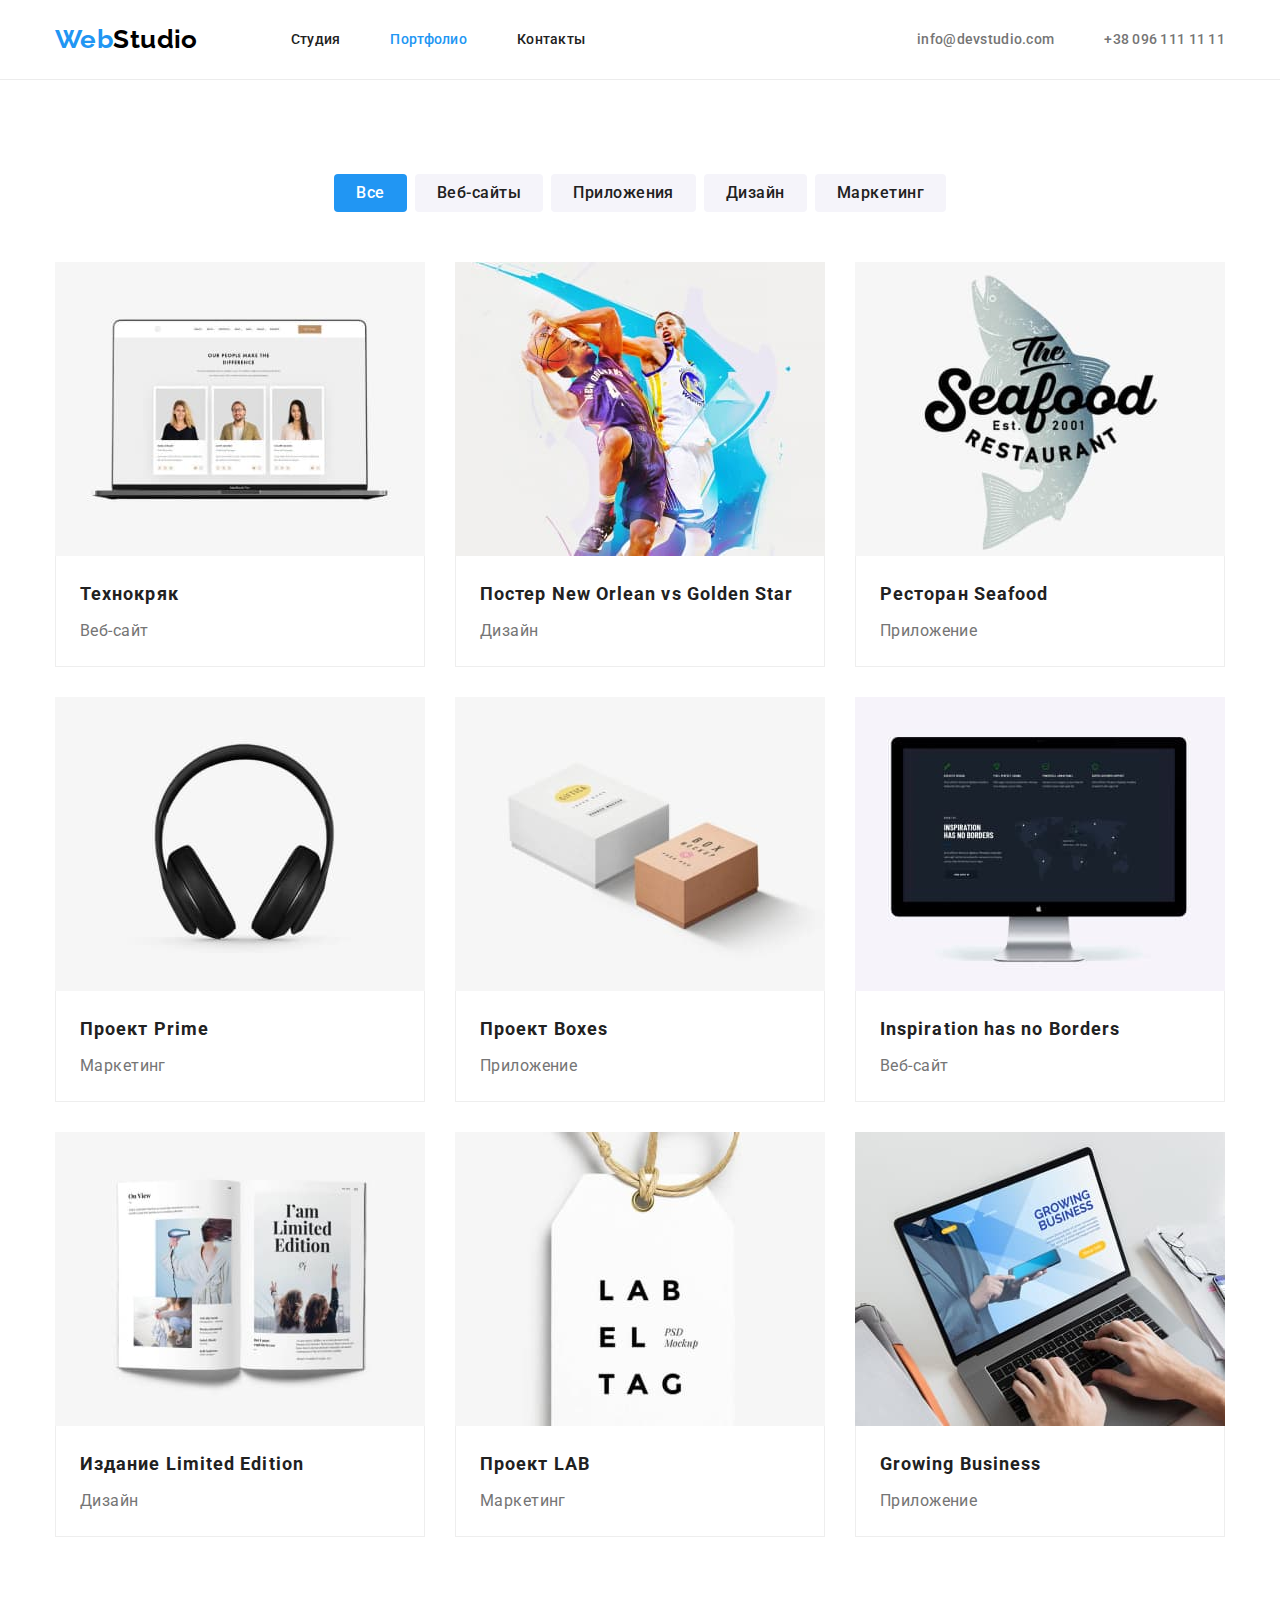
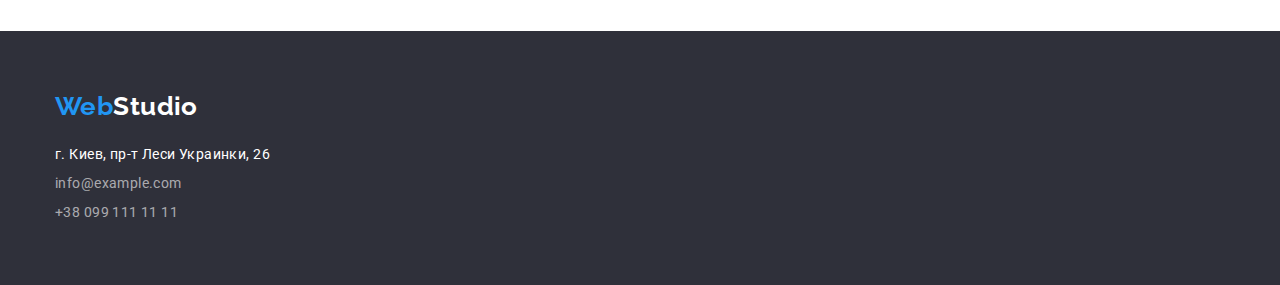
==== portfolio.html @ 9f45a9d3 "Добавляет файлы предыдущей работы" ====
<!DOCTYPE html>
<html lang="ru">
  <head>
    <meta charset="UTF-8" />
    <!-- <meta http-equiv="X-UA-Compatible" content="IE=edge" /> -->
    <meta name="viewport" content="width=device-width, initial-scale=1.0" />
    <title>Портфолио</title>
    <link rel="preconnect" href="https://fonts.googleapis.com" />
    <link rel="preconnect" href="https://fonts.gstatic.com" crossorigin />
    <link
      href="https://fonts.googleapis.com/css2?family=Raleway:wght@700&family=Roboto:wght@400;500;700;900&display=swap"
      rel="stylesheet"
    />
    <link
      rel="stylesheet"
      href="https://cdnjs.cloudflare.com/ajax/libs/modern-normalize/1.1.0/modern-normalize.min.css"
    />
    <link rel="stylesheet" href="./css/styles.css" />
  </head>
  <body>
    <!-- Шапка страницы -->
    <header class="page-header">
      <div class="container inner">
        <!-- Основная навигация -->
        <nav class="main-nav">
          <!-- Логотип компании -->
          <a href="./index.html" class="logo" lang="en">
            <span class="logo-accent">Web</span>Studio
          </a>

          <!-- Ссылки на другие страницы -->
          <ul class="site-nav list">
            <li class="item"><a href="./index.html" class="link">Студия</a></li>
            <li class="item">
              <a
                href="./portfolio.html"
                class="link active"
                aria-current="page"
              >
                Портфолио
              </a>
            </li>
            <li class="item"><a href="" class="link">Контакты</a></li>
          </ul>
        </nav>

        <!-- Почта и телефон -->
        <ul class="contacts-header list">
          <li class="item">
            <a href="mailto:info@devstudio.com" class="link">
              info@devstudio.com
            </a>
          </li>
          <li class="item">
            <a href="tel:+380961111111" class="link">+38 096 111 11 11</a>
          </li>
        </ul>

        <!-- <div>
          <a href="mailto:info@devstudio.com">info@devstudio.com</a>
          <a href="tel:+380961111111">+38 096 111 11 11</a>
        </div> -->
      </div>
    </header>

    <!-- Уникальный контент страницы -->
    <main>
      <!-- Наши работы -->
      <section class="section">
        <div class="container">
          <h1 class="visually-hidden">Наши работы</h1>

          <!-- Фильтр -->
          <ul class="filter-list list">
            <li class="item">
              <button type="button" class="btn active" aria-current="true">
                Все
              </button>
            </li>
            <li class="item">
              <button type="button" class="btn">Веб-сайты</button>
            </li>
            <li class="item">
              <button type="button" class="btn">Приложения</button>
            </li>
            <li class="item">
              <button type="button" class="btn">Дизайн</button>
            </li>
            <li class="item">
              <button type="button" class="btn">Маркетинг</button>
            </li>
          </ul>
          <!-- можно сверстать без списка, ⚠️ ультраграмотно - набором радио-кнопок -->

          <ul class="works-list list">
            <li class="card">
              <img
                src="./images/pic-1.jpg"
                alt="Сайт на экране ноутбука"
                width="370"
              />
              <div class="content">
                <h2 class="title">Технокряк</h2>
                <p class="type">Веб-сайт</p>
              </div>
            </li>
            <li class="card">
              <img
                src="./images/pic-2.jpg"
                alt="Два баскетболиста с мячом"
                width="370"
              />
              <div class="content">
                <h2 class="title">
                  Постер <span lang="en">New Orlean vs Golden Star</span>
                </h2>
                <p class="type">Дизайн</p>
              </div>
            </li>
            <li class="card">
              <img
                src="./images/pic-3.jpg"
                alt="Логотип ресторана"
                width="370"
              />
              <div class="content">
                <h2 class="title">Ресторан <span lang="en">Seafood</span></h2>
                <p class="type">Приложение</p>
              </div>
            </li>
            <li class="card">
              <img
                src="./images/pic-4.jpg"
                alt="Беспроводные наушники"
                width="370"
              />
              <div class="content">
                <h2 class="title">Проект <span lang="en">Prime</span></h2>
                <p class="type">Маркетинг</p>
              </div>
            </li>
            <li class="card">
              <img
                src="./images/pic-5.jpg"
                alt="Две коробки на белом фоне"
                width="370"
              />
              <div class="content">
                <h2 class="title">Проект <span lang="en">Boxes</span></h2>
                <p class="type">Приложение</p>
              </div>
            </li>
            <li class="card">
              <img
                src="./images/pic-6.jpg"
                alt="Сайт на экране монитора"
                width="370"
              />
              <div class="content">
                <h2 class="title" lang="en">Inspiration has no Borders</h2>
                <p class="type">Веб-сайт</p>
              </div>
            </li>
            <li class="card">
              <img
                src="./images/pic-7.jpg"
                alt="Открытый глянцевый журнал"
                width="370"
              />
              <div class="content">
                <h2 class="title">
                  Издание <span lang="en">Limited Edition</span>
                </h2>
                <p class="type">Дизайн</p>
              </div>
            </li>
            <li class="card">
              <img
                src="./images/pic-8.jpg"
                alt="Бирка с названием компании"
                width="370"
              />
              <div class="content">
                <h2 class="title">Проект <span lang="en">LAB</span></h2>
                <p class="type">Маркетинг</p>
              </div>
            </li>
            <li class="card">
              <img
                src="./images/pic-9.jpg"
                alt="Человек работает на ноутбуке"
                width="370"
              />
              <div class="content">
                <h2 class="title" lang="en">Growing Business</h2>
                <p class="type">Приложение</p>
              </div>
            </li>
          </ul>
        </div>
      </section>
    </main>

    <!-- Подвал страницы -->
    <footer class="page-footer">
      <div class="container">
        <!-- Логотип компании -->
        <a href="./index.html" class="logo inverse" lang="en">
          <span class="logo-accent">Web</span>Studio
        </a>

        <!-- Контактные данные -->
        <address class="address">
          <!-- Адрес -->
          г. Киев, пр-т Леси Украинки, 26

          <!-- Почта и телефон -->
          <ul class="contacts-footer list">
            <li class="item">
              <a href="mailto:info@example.com" class="link">
                info@example.com
              </a>
            </li>
            <li class="item">
              <a href="tel:+380991111111" class="link">+38 099 111 11 11</a>
            </li>
          </ul>
        </address>

        <!-- <address>
          г. Киев, пр-т Леси Украинки, 26 <br />
          <a href="mailto:info@example.com">info@example.com</a> <br />
          <a href="tel:+380991111111">+38 099 111 11 11</a>
        </address> -->
      </div>
    </footer>
  </body>
</html>
---- css/styles.css ----
:root {
  --primary-text-color: #757575;
  --title-text-color: #212121;
  --accent-color: #2196f3;
  --button-hover-color: #188ce8;
  --primary-white-color: #ffffff;
  --secondary-bg-color: #f5f4fa;
  --logo-black-color: #000000;
  --header-border-color: #ececec;
  --border-color: #eeeeee;
  --footer-bg-color: #2f303a;
  --footer-contact-color: rgba(255, 255, 255, 0.6);
}

body {
  background-color: var(--primary-white-color);
  color: var(--primary-text-color);

  font-family: 'Roboto', sans-serif;
  letter-spacing: 0.03em;
  font-size: 14px;
  line-height: 1.71;
}

/* ul {
  padding: 0;
  margin: 0;
  list-style: none;
} */

/* h1,
h2,
h3,
h4,
h5,
h6 {
  color: #212121;
} */

/* h1,
h2,
h3,
h4,
h5,
h6,
p {
  margin-top: 0;
  margin-bottom: 0;
} */

img {
  display: block;
  max-width: 100%;
  height: auto;
}

/* Утилиты */

.list {
  padding: 0;
  margin: 0;
  list-style: none;
} /* можно сделать для ссылок (.link) */

.visually-hidden {
  position: absolute;
  width: 1px;
  height: 1px;
  margin: -1px;
  border: 0;
  padding: 0;
  clip: rect(0 0 0 0);
  overflow: hidden;
}

/* Container */

.container {
  width: 1200px;
  padding-left: 15px;
  padding-right: 15px;
  margin-left: auto;
  margin-right: auto;
}

/* Logo */

.logo {
  color: var(--logo-black-color);
  font-family: 'Raleway', sans-serif;

  font-size: 26px;
  font-weight: 700;
  line-height: 1.19;
  text-decoration: none;
}

.logo.inverse {
  color: var(--primary-white-color);
}

.logo-accent {
  color: var(--accent-color);
}

/* Page header */

.page-header {
  border-bottom: 1px solid var(--header-border-color);
}

.page-header > .inner {
  display: flex;
}

/* Main nav */

.main-nav {
  display: flex;
  align-items: center;
}

/* Site nav и Contacts header */

.site-nav {
  display: flex;
  margin-left: 93px;
}

.site-nav .link {
  color: var(--title-text-color);
}

.contacts-header {
  display: flex;
  margin-left: auto;
}

.contacts-header .link {
  color: inherit;
}

.site-nav > .item:not(:last-child),
.contacts-header > .item:not(:last-child) {
  margin-right: 50px;
}

.site-nav .link,
.contacts-header .link {
  display: block;
  padding-top: 32px;
  padding-bottom: 31px;

  font-weight: 500;
  line-height: 1.14;
  letter-spacing: 0.02em;
  text-decoration: none;
}

.site-nav .link:hover,
.site-nav .link:focus,
.site-nav .link.active,
.contacts-header .link:hover,
.contacts-header .link:focus {
  color: var(--accent-color);
}

/* Hero */

.hero {
  padding-top: 200px;
  padding-bottom: 200px;
  background-color: var(--footer-bg-color);
  text-align: center;
}

.hero-title {
  margin-left: auto;
  margin-right: auto;
  width: 696px;
  margin-top: 0;
  margin-bottom: 30px;

  color: var(--primary-white-color);
  font-weight: 900;
  font-size: 44px;
  line-height: 1.36;
  letter-spacing: 0.06em;
  text-transform: uppercase;
}

/* Button */

.button {
  border: 0;
  border-radius: 4px;
  padding: 10px 32px;
  min-width: 200px;

  color: var(--primary-white-color);
  background-color: var(--accent-color);
  cursor: pointer;

  font-weight: 700;
  font-size: 16px;
  line-height: 1.88;
  letter-spacing: 0.06em;
}

.button:hover,
.button:focus {
  background-color: var(--button-hover-color);
}

/* Section */

.section {
  padding-top: 94px;
  padding-bottom: 94px;
}

.section.no-padding-b {
  padding-bottom: 0;
}

.section.secondary {
  background-color: var(--secondary-bg-color);
}

.section-title {
  margin-top: 0;
  margin-bottom: 50px;

  color: var(--title-text-color);

  font-size: 36px;
  line-height: 1.17;
  text-align: center;
}

/* Стили для index.html */

/* Features */

.features-list {
  display: flex;
}

.features-list > .item {
  width: calc((100% - 90px) / 4);
  margin-right: 30px;
}

.features-list > .item:last-child {
  margin-right: 0;
}

.features-list .title {
  margin-top: 0;
  margin-bottom: 10px;
  color: var(--title-text-color);

  font-size: 14px;
  line-height: 1.14;
  text-transform: uppercase;
}

.features-list .text {
  margin-top: 0;
  margin-bottom: 0;
}

/* Gallery */

.gallery-list {
  display: flex;
  justify-content: space-between;
}

.gallery-list > .item {
  width: calc((100% - 60px) / 3);
}

/* Team */

.team-list {
  display: flex;
}

.team-list > .card {
  width: 270px;
  margin-right: 30px;
}

.team-list > .card:last-child {
  margin-right: 0;
}

.team-list .worker {
  padding: 30px 24px;
  text-align: center;
  background-color: var(--primary-white-color);
}

.team-list .name {
  margin-bottom: 10px;
  color: var(--title-text-color);
  font-weight: 500;
}

.team-list .position {
  margin-bottom: 0;
}

.team-list .name,
.team-list .position {
  margin-top: 0;
  font-size: 16px;
  line-height: 1.19;
}

/* Page footer */

.page-footer {
  padding-top: 60px;
  padding-bottom: 60px;
  background-color: var(--footer-bg-color);
}

/* Address */

.address {
  margin-top: 20px;
  color: var(--primary-white-color);
  font-style: normal;
}

/* Contacts footer */

.contacts-footer {
  margin-top: 5px;
}

.contacts-footer > .item + .item {
  margin-top: 5px;
}

.contacts-footer .link {
  color: var(--footer-contact-color);
  text-decoration: none;
}

.contacts-footer .link:hover,
.contacts-footer .link:focus {
  color: var(--accent-color);
}

/* Стили для portfolio.html */

/* Filter */

.filter-list {
  display: flex;
  justify-content: center;
  margin-bottom: 50px;
}

.filter-list > .item:not(:last-child) {
  margin-right: 8px;
}

.filter-list .btn {
  border: 0;
  border-radius: 4px;
  padding: 6px 22px;
  min-width: 73px;

  color: var(--title-text-color);
  background-color: var(--secondary-bg-color);
  cursor: pointer;

  font-weight: 500;
  font-size: 16px;
  line-height: 1.63;
  letter-spacing: 0.03em;
}

.filter-list .btn:hover,
.filter-list .btn:focus,
.filter-list .btn.active {
  color: var(--primary-white-color);
  background-color: var(--accent-color);
}

/* Works */

.works-list {
  display: flex;
  flex-wrap: wrap;
  margin: -15px;
}

.works-list > .card {
  width: 370px;
  margin: 15px;
  /* margin-right: 30px;
  margin-bottom: 30px; */
}

/* .works-list > .card:nth-child(3n) {
  margin-right: 0;
}

.works-list > .card:nth-last-child(-n + 3) {
  margin-bottom: 0;
} */

/* Альтернатива */
/* .works-list > .card:not(:nth-child(3n)) {
  margin-right: 30px;
}

.works-list > .card:not(:nth-last-child(-n + 3)) {
  margin-bottom: 30px;
} */

.works-list .content {
  padding: 20px 24px;
  border: 1px solid var(--border-color);
  border-top: none;
}

.works-list .title {
  margin-top: 0;
  margin-bottom: 4px;

  color: var(--title-text-color);

  font-size: 18px;
  line-height: 2;
  letter-spacing: 0.06em;
}

.works-list .type {
  margin-top: 0;
  margin-bottom: 0;
  font-size: 16px;
  line-height: 1.88;
}
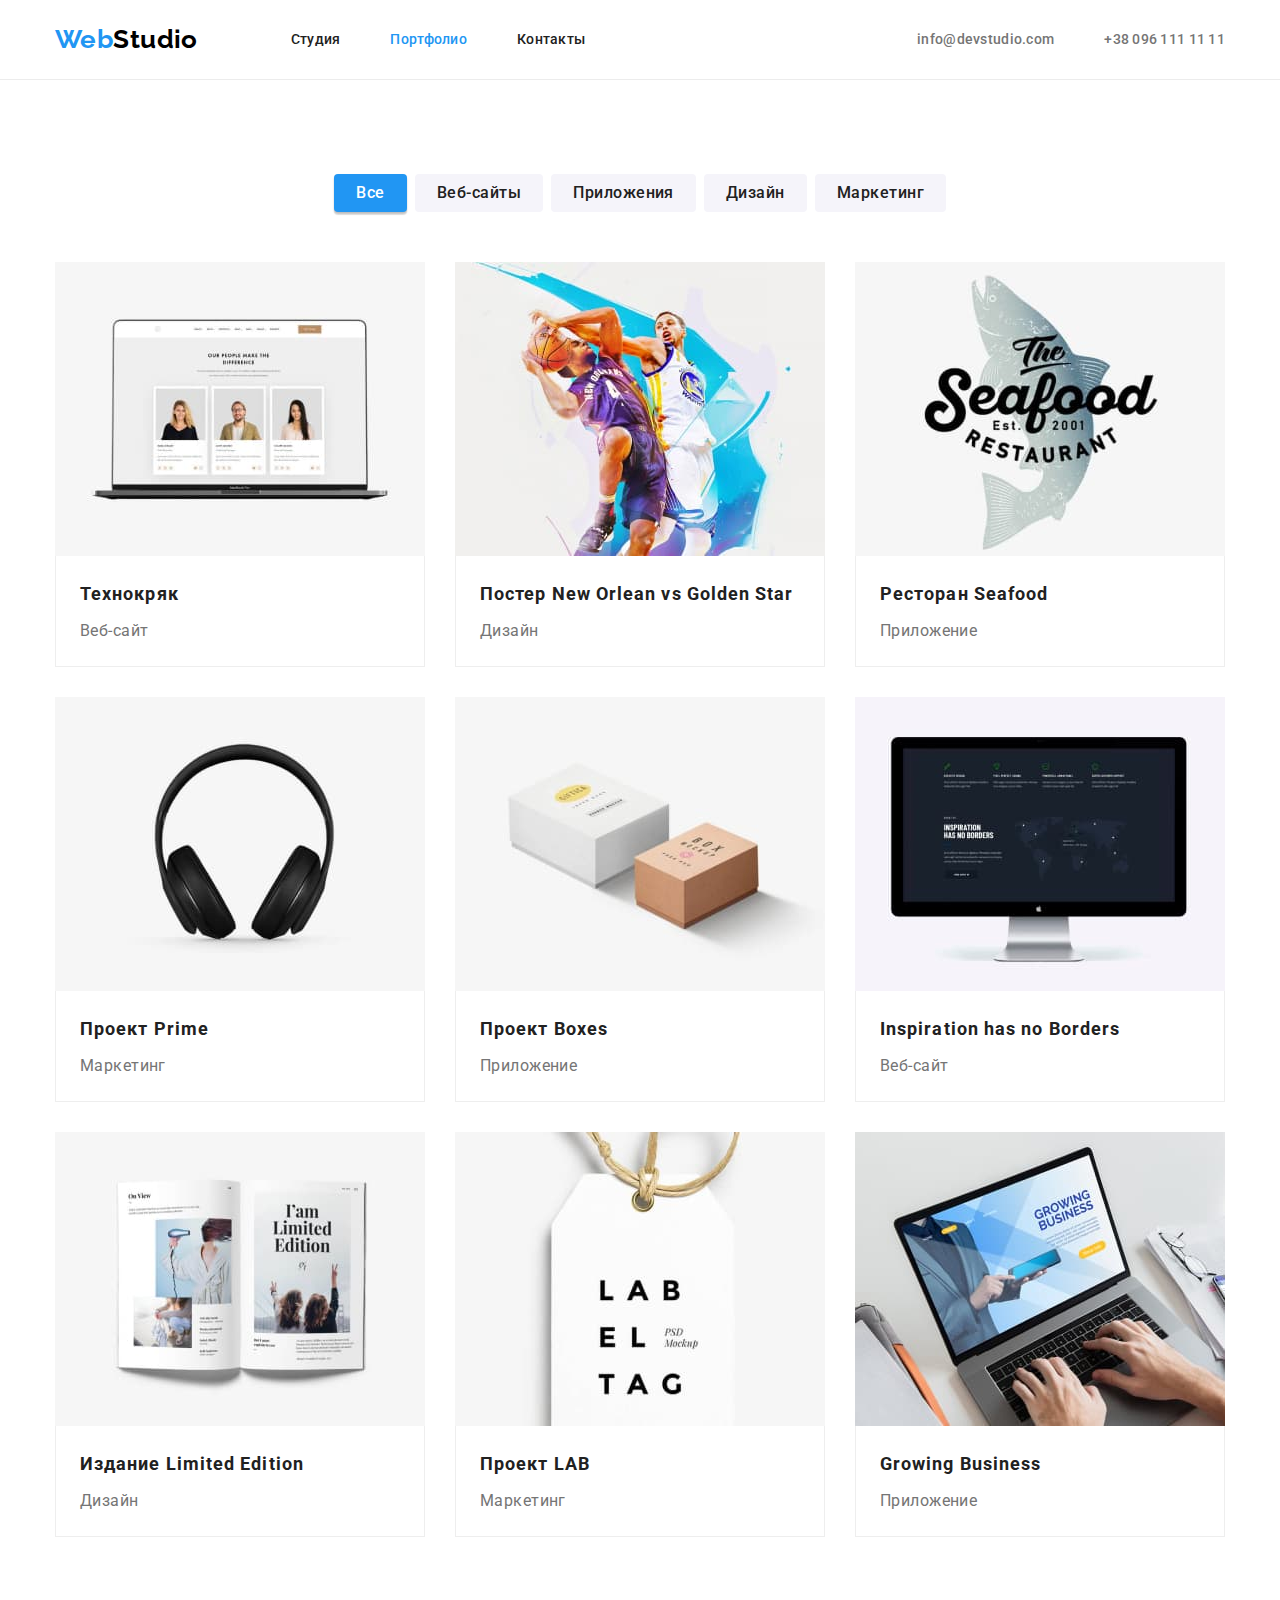
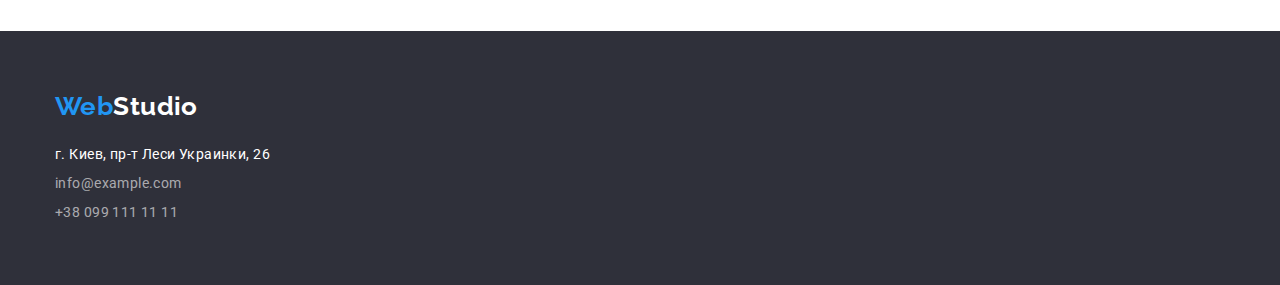
==== commit 48154e61: "Добавляет эффект тени" ====
--- a/portfolio.html
+++ b/portfolio.html
@@ -20,39 +20,45 @@
   <body>
     <!-- Шапка страницы -->
     <header class="page-header">
-      <div class="container inner">
+      <div class="container page-header__inner">
         <!-- Основная навигация -->
-        <nav class="main-nav">
+        <nav class="page-header__nav">
           <!-- Логотип компании -->
           <a href="./index.html" class="logo" lang="en">
-            <span class="logo-accent">Web</span>Studio
+            <span class="logo--accent">Web</span>Studio
           </a>
 
           <!-- Ссылки на другие страницы -->
           <ul class="site-nav list">
-            <li class="item"><a href="./index.html" class="link">Студия</a></li>
-            <li class="item">
+            <li class="site-nav__item">
+              <a href="./index.html" class="site-nav__link">Студия</a>
+            </li>
+            <li class="site-nav__item">
               <a
                 href="./portfolio.html"
-                class="link active"
+                class="site-nav__link site-nav__link--active"
                 aria-current="page"
               >
                 Портфолио
               </a>
             </li>
-            <li class="item"><a href="" class="link">Контакты</a></li>
+            <li class="site-nav__item">
+              <a href="" class="site-nav__link">Контакты</a>
+            </li>
           </ul>
         </nav>
 
         <!-- Почта и телефон -->
         <ul class="contacts-header list">
-          <li class="item">
-            <a href="mailto:info@devstudio.com" class="link">
+          <li class="contacts-header__item">
+            <a href="mailto:info@devstudio.com" class="contacts-header__link">
               info@devstudio.com
             </a>
           </li>
-          <li class="item">
-            <a href="tel:+380961111111" class="link">+38 096 111 11 11</a>
+          <li class="contacts-header__item">
+            <a href="tel:+380961111111" class="contacts-header__link">
+              +38 096 111 11 11
+            </a>
           </li>
         </ul>
 
@@ -71,130 +77,162 @@
           <h1 class="visually-hidden">Наши работы</h1>
 
           <!-- Фильтр -->
-          <ul class="filter-list list">
-            <li class="item">
-              <button type="button" class="btn active" aria-current="true">
+          <ul class="filter list">
+            <li class="filter__item">
+              <button
+                type="button"
+                class="filter__button filter__button--active"
+                aria-current="true"
+              >
                 Все
               </button>
             </li>
-            <li class="item">
-              <button type="button" class="btn">Веб-сайты</button>
-            </li>
-            <li class="item">
-              <button type="button" class="btn">Приложения</button>
-            </li>
-            <li class="item">
-              <button type="button" class="btn">Дизайн</button>
-            </li>
-            <li class="item">
-              <button type="button" class="btn">Маркетинг</button>
+            <li class="filter__item">
+              <button type="button" class="filter__button">Веб-сайты</button>
+            </li>
+            <li class="filter__item">
+              <button type="button" class="filter__button">Приложения</button>
+            </li>
+            <li class="filter__item">
+              <button type="button" class="filter__button">Дизайн</button>
+            </li>
+            <li class="filter__item">
+              <button type="button" class="filter__button">Маркетинг</button>
             </li>
           </ul>
           <!-- можно сверстать без списка, ⚠️ ультраграмотно - набором радио-кнопок -->
 
           <ul class="works-list list">
-            <li class="card">
-              <img
-                src="./images/pic-1.jpg"
-                alt="Сайт на экране ноутбука"
-                width="370"
-              />
-              <div class="content">
-                <h2 class="title">Технокряк</h2>
-                <p class="type">Веб-сайт</p>
-              </div>
-            </li>
-            <li class="card">
-              <img
-                src="./images/pic-2.jpg"
-                alt="Два баскетболиста с мячом"
-                width="370"
-              />
-              <div class="content">
-                <h2 class="title">
-                  Постер <span lang="en">New Orlean vs Golden Star</span>
-                </h2>
-                <p class="type">Дизайн</p>
-              </div>
-            </li>
-            <li class="card">
-              <img
-                src="./images/pic-3.jpg"
-                alt="Логотип ресторана"
-                width="370"
-              />
-              <div class="content">
-                <h2 class="title">Ресторан <span lang="en">Seafood</span></h2>
-                <p class="type">Приложение</p>
-              </div>
-            </li>
-            <li class="card">
-              <img
-                src="./images/pic-4.jpg"
-                alt="Беспроводные наушники"
-                width="370"
-              />
-              <div class="content">
-                <h2 class="title">Проект <span lang="en">Prime</span></h2>
-                <p class="type">Маркетинг</p>
-              </div>
-            </li>
-            <li class="card">
-              <img
-                src="./images/pic-5.jpg"
-                alt="Две коробки на белом фоне"
-                width="370"
-              />
-              <div class="content">
-                <h2 class="title">Проект <span lang="en">Boxes</span></h2>
-                <p class="type">Приложение</p>
-              </div>
-            </li>
-            <li class="card">
-              <img
-                src="./images/pic-6.jpg"
-                alt="Сайт на экране монитора"
-                width="370"
-              />
-              <div class="content">
-                <h2 class="title" lang="en">Inspiration has no Borders</h2>
-                <p class="type">Веб-сайт</p>
-              </div>
-            </li>
-            <li class="card">
-              <img
-                src="./images/pic-7.jpg"
-                alt="Открытый глянцевый журнал"
-                width="370"
-              />
-              <div class="content">
-                <h2 class="title">
-                  Издание <span lang="en">Limited Edition</span>
-                </h2>
-                <p class="type">Дизайн</p>
-              </div>
-            </li>
-            <li class="card">
-              <img
-                src="./images/pic-8.jpg"
-                alt="Бирка с названием компании"
-                width="370"
-              />
-              <div class="content">
-                <h2 class="title">Проект <span lang="en">LAB</span></h2>
-                <p class="type">Маркетинг</p>
-              </div>
-            </li>
-            <li class="card">
-              <img
-                src="./images/pic-9.jpg"
-                alt="Человек работает на ноутбуке"
-                width="370"
-              />
-              <div class="content">
-                <h2 class="title" lang="en">Growing Business</h2>
-                <p class="type">Приложение</p>
-              </div>
+            <li class="works-list__card">
+              <a href="" class="works-list__link">
+                <img
+                  src="./images/pic-1.jpg"
+                  alt="Сайт на экране ноутбука"
+                  width="370"
+                />
+                <div class="works-list__content">
+                  <h2 class="works-list__title">Технокряк</h2>
+                  <p class="works-list__type">Веб-сайт</p>
+                </div>
+              </a>
+            </li>
+            <li class="works-list__card">
+              <a href="" class="works-list__link">
+                <img
+                  src="./images/pic-2.jpg"
+                  alt="Два баскетболиста с мячом"
+                  width="370"
+                />
+                <div class="works-list__content">
+                  <h2 class="works-list__title">
+                    Постер <span lang="en">New Orlean vs Golden Star</span>
+                  </h2>
+                  <p class="works-list__type">Дизайн</p>
+                </div>
+              </a>
+            </li>
+            <li class="works-list__card">
+              <a href="" class="works-list__link">
+                <img
+                  src="./images/pic-3.jpg"
+                  alt="Логотип ресторана"
+                  width="370"
+                />
+                <div class="works-list__content">
+                  <h2 class="works-list__title">
+                    Ресторан <span lang="en">Seafood</span>
+                  </h2>
+                  <p class="works-list__type">Приложение</p>
+                </div>
+              </a>
+            </li>
+            <li class="works-list__card">
+              <a href="" class="works-list__link">
+                <img
+                  src="./images/pic-4.jpg"
+                  alt="Беспроводные наушники"
+                  width="370"
+                />
+                <div class="works-list__content">
+                  <h2 class="works-list__title">
+                    Проект <span lang="en">Prime</span>
+                  </h2>
+                  <p class="works-list__type">Маркетинг</p>
+                </div>
+              </a>
+            </li>
+            <li class="works-list__card">
+              <a href="" class="works-list__link">
+                <img
+                  src="./images/pic-5.jpg"
+                  alt="Две коробки на белом фоне"
+                  width="370"
+                />
+                <div class="works-list__content">
+                  <h2 class="works-list__title">
+                    Проект <span lang="en">Boxes</span>
+                  </h2>
+                  <p class="works-list__type">Приложение</p>
+                </div>
+              </a>
+            </li>
+            <li class="works-list__card">
+              <a href="" class="works-list__link">
+                <img
+                  src="./images/pic-6.jpg"
+                  alt="Сайт на экране монитора"
+                  width="370"
+                />
+                <div class="works-list__content">
+                  <h2 class="works-list__title" lang="en">
+                    Inspiration has no Borders
+                  </h2>
+                  <p class="works-list__type">Веб-сайт</p>
+                </div>
+              </a>
+            </li>
+            <li class="works-list__card">
+              <a href="" class="works-list__link">
+                <img
+                  src="./images/pic-7.jpg"
+                  alt="Открытый глянцевый журнал"
+                  width="370"
+                />
+                <div class="works-list__content">
+                  <h2 class="works-list__title">
+                    Издание <span lang="en">Limited Edition</span>
+                  </h2>
+                  <p class="works-list__type">Дизайн</p>
+                </div>
+              </a>
+            </li>
+            <li class="works-list__card">
+              <a href="" class="works-list__link">
+                <img
+                  src="./images/pic-8.jpg"
+                  alt="Бирка с названием компании"
+                  width="370"
+                />
+                <div class="works-list__content">
+                  <h2 class="works-list__title">
+                    Проект <span lang="en">LAB</span>
+                  </h2>
+                  <p class="works-list__type">Маркетинг</p>
+                </div>
+              </a>
+            </li>
+            <li class="works-list__card">
+              <a href="" class="works-list__link">
+                <img
+                  src="./images/pic-9.jpg"
+                  alt="Человек работает на ноутбуке"
+                  width="370"
+                />
+                <div class="works-list__content">
+                  <h2 class="works-list__title" lang="en">Growing Business</h2>
+                  <p class="works-list__type">Приложение</p>
+                </div>
+              </a>
             </li>
           </ul>
         </div>
@@ -205,24 +243,26 @@
     <footer class="page-footer">
       <div class="container">
         <!-- Логотип компании -->
-        <a href="./index.html" class="logo inverse" lang="en">
-          <span class="logo-accent">Web</span>Studio
+        <a href="./index.html" class="logo page-footer__logo" lang="en">
+          <span class="logo--accent">Web</span>Studio
         </a>
 
         <!-- Контактные данные -->
-        <address class="address">
+        <address class="footer-address">
           <!-- Адрес -->
           г. Киев, пр-т Леси Украинки, 26
 
           <!-- Почта и телефон -->
-          <ul class="contacts-footer list">
-            <li class="item">
-              <a href="mailto:info@example.com" class="link">
+          <ul class="footer-address__list list">
+            <li class="footer-address__item">
+              <a href="mailto:info@example.com" class="footer-address__link">
                 info@example.com
               </a>
             </li>
-            <li class="item">
-              <a href="tel:+380991111111" class="link">+38 099 111 11 11</a>
+            <li class="footer-address__item">
+              <a href="tel:+380991111111" class="footer-address__link">
+                +38 099 111 11 11
+              </a>
             </li>
           </ul>
         </address>
--- a/css/styles.css
+++ b/css/styles.css
@@ -10,6 +10,13 @@
   --border-color: #eeeeee;
   --footer-bg-color: #2f303a;
   --footer-contact-color: rgba(255, 255, 255, 0.6);
+  --primary-box-shadow: 0px 4px 4px rgba(0, 0, 0, 0.15);
+  --secondary-box-shadow: 0px 1px 3px rgba(0, 0, 0, 0.12),
+    0px 1px 1px rgba(0, 0, 0, 0.14), 0px 2px 1px rgba(0, 0, 0, 0.2);
+  --filter-button-shadow: 0px 3px 1px rgba(0, 0, 0, 0.1),
+    0px 1px 2px rgba(0, 0, 0, 0.08), 0px 2px 2px rgba(0, 0, 0, 0.12);
+  --work-card-shadow: 0px 1px 1px rgba(0, 0, 0, 0.12),
+    0px 4px 4px rgba(0, 0, 0, 0.06), 1px 4px 6px rgba(0, 0, 0, 0.16);
 }
 
 body {
@@ -95,11 +102,7 @@
   text-decoration: none;
 }
 
-.logo.inverse {
-  color: var(--primary-white-color);
-}
-
-.logo-accent {
+.logo--accent {
   color: var(--accent-color);
 }
 
@@ -109,13 +112,11 @@
   border-bottom: 1px solid var(--header-border-color);
 }
 
-.page-header > .inner {
-  display: flex;
-}
-
-/* Main nav */
-
-.main-nav {
+.page-header__inner {
+  display: flex;
+}
+
+.page-header__nav {
   display: flex;
   align-items: center;
 }
@@ -127,7 +128,7 @@
   margin-left: 93px;
 }
 
-.site-nav .link {
+.site-nav__link {
   color: var(--title-text-color);
 }
 
@@ -136,17 +137,17 @@
   margin-left: auto;
 }
 
-.contacts-header .link {
+.contacts-header__link {
   color: inherit;
 }
 
-.site-nav > .item:not(:last-child),
-.contacts-header > .item:not(:last-child) {
+.site-nav__item:not(:last-child),
+.contacts-header__item:not(:last-child) {
   margin-right: 50px;
 }
 
-.site-nav .link,
-.contacts-header .link {
+.site-nav__link,
+.contacts-header__link {
   display: block;
   padding-top: 32px;
   padding-bottom: 31px;
@@ -157,11 +158,11 @@
   text-decoration: none;
 }
 
-.site-nav .link:hover,
-.site-nav .link:focus,
-.site-nav .link.active,
-.contacts-header .link:hover,
-.contacts-header .link:focus {
+.site-nav__link:hover,
+.site-nav__link:focus,
+.site-nav__link--active,
+.contacts-header__link:hover,
+.contacts-header__link:focus {
   color: var(--accent-color);
 }
 
@@ -174,7 +175,7 @@
   text-align: center;
 }
 
-.hero-title {
+.hero__title {
   margin-left: auto;
   margin-right: auto;
   width: 696px;
@@ -194,6 +195,7 @@
 .button {
   border: 0;
   border-radius: 4px;
+  box-shadow: var(--primary-box-shadow);
   padding: 10px 32px;
   min-width: 200px;
 
@@ -219,15 +221,15 @@
   padding-bottom: 94px;
 }
 
-.section.no-padding-b {
+.section--no-padding-b {
   padding-bottom: 0;
 }
 
-.section.secondary {
+.section--secondary {
   background-color: var(--secondary-bg-color);
 }
 
-.section-title {
+.section__title {
   margin-top: 0;
   margin-bottom: 50px;
 
@@ -246,16 +248,16 @@
   display: flex;
 }
 
-.features-list > .item {
+.features-list__item {
   width: calc((100% - 90px) / 4);
   margin-right: 30px;
 }
 
-.features-list > .item:last-child {
+.features-list__item:last-child {
   margin-right: 0;
 }
 
-.features-list .title {
+.features-list__title {
   margin-top: 0;
   margin-bottom: 10px;
   color: var(--title-text-color);
@@ -265,7 +267,7 @@
   text-transform: uppercase;
 }
 
-.features-list .text {
+.features-list__text {
   margin-top: 0;
   margin-bottom: 0;
 }
@@ -277,43 +279,45 @@
   justify-content: space-between;
 }
 
-.gallery-list > .item {
+.gallery-list__item {
   width: calc((100% - 60px) / 3);
 }
 
 /* Team */
 
-.team-list {
-  display: flex;
-}
-
-.team-list > .card {
-  width: 270px;
-  margin-right: 30px;
-}
-
-.team-list > .card:last-child {
-  margin-right: 0;
-}
-
-.team-list .worker {
+.team-members {
+  display: flex;
+  margin: -15px;
+}
+
+.team-members__card {
+  width: calc(25% - 30px);
+  margin: 15px;
+
+  box-shadow: var(--secondary-box-shadow);
+  border-bottom-right-radius: 4px;
+  border-bottom-left-radius: 4px;
+  overflow: hidden;
+}
+
+.team-members__worker {
   padding: 30px 24px;
   text-align: center;
   background-color: var(--primary-white-color);
 }
 
-.team-list .name {
+.team-members__name {
   margin-bottom: 10px;
   color: var(--title-text-color);
   font-weight: 500;
 }
 
-.team-list .position {
+.team-members__position {
   margin-bottom: 0;
 }
 
-.team-list .name,
-.team-list .position {
+.team-members__name,
+.team-members__position {
   margin-top: 0;
   font-size: 16px;
   line-height: 1.19;
@@ -327,31 +331,33 @@
   background-color: var(--footer-bg-color);
 }
 
-/* Address */
-
-.address {
+.page-footer__logo {
+  color: var(--primary-white-color);
+}
+
+/* Footer address */
+
+.footer-address {
   margin-top: 20px;
   color: var(--primary-white-color);
   font-style: normal;
 }
 
-/* Contacts footer */
-
-.contacts-footer {
+.footer-address__list {
   margin-top: 5px;
 }
 
-.contacts-footer > .item + .item {
+.footer-address__item:not(:first-child) {
   margin-top: 5px;
 }
 
-.contacts-footer .link {
+.footer-address__link {
   color: var(--footer-contact-color);
   text-decoration: none;
 }
 
-.contacts-footer .link:hover,
-.contacts-footer .link:focus {
+.footer-address__link:hover,
+.footer-address__link:focus {
   color: var(--accent-color);
 }
 
@@ -359,17 +365,17 @@
 
 /* Filter */
 
-.filter-list {
+.filter {
   display: flex;
   justify-content: center;
   margin-bottom: 50px;
 }
 
-.filter-list > .item:not(:last-child) {
+.filter__item:not(:last-child) {
   margin-right: 8px;
 }
 
-.filter-list .btn {
+.filter__button {
   border: 0;
   border-radius: 4px;
   padding: 6px 22px;
@@ -385,11 +391,12 @@
   letter-spacing: 0.03em;
 }
 
-.filter-list .btn:hover,
-.filter-list .btn:focus,
-.filter-list .btn.active {
+.filter__button:hover,
+.filter__button:focus,
+.filter__button--active {
   color: var(--primary-white-color);
   background-color: var(--accent-color);
+  box-shadow: var(--filter-button-shadow);
 }
 
 /* Works */
@@ -400,7 +407,7 @@
   margin: -15px;
 }
 
-.works-list > .card {
+.works-list__card {
   width: 370px;
   margin: 15px;
   /* margin-right: 30px;
@@ -424,13 +431,25 @@
   margin-bottom: 30px;
 } */
 
-.works-list .content {
+.works-list__link {
+  display: block;
+
+  color: inherit;
+  text-decoration: none;
+}
+
+.works-list__link:hover,
+.works-list__link:focus {
+  box-shadow: var(--work-card-shadow);
+}
+
+.works-list__content {
   padding: 20px 24px;
   border: 1px solid var(--border-color);
   border-top: none;
 }
 
-.works-list .title {
+.works-list__title {
   margin-top: 0;
   margin-bottom: 4px;
 
@@ -441,7 +460,7 @@
   letter-spacing: 0.06em;
 }
 
-.works-list .type {
+.works-list__type {
   margin-top: 0;
   margin-bottom: 0;
   font-size: 16px;
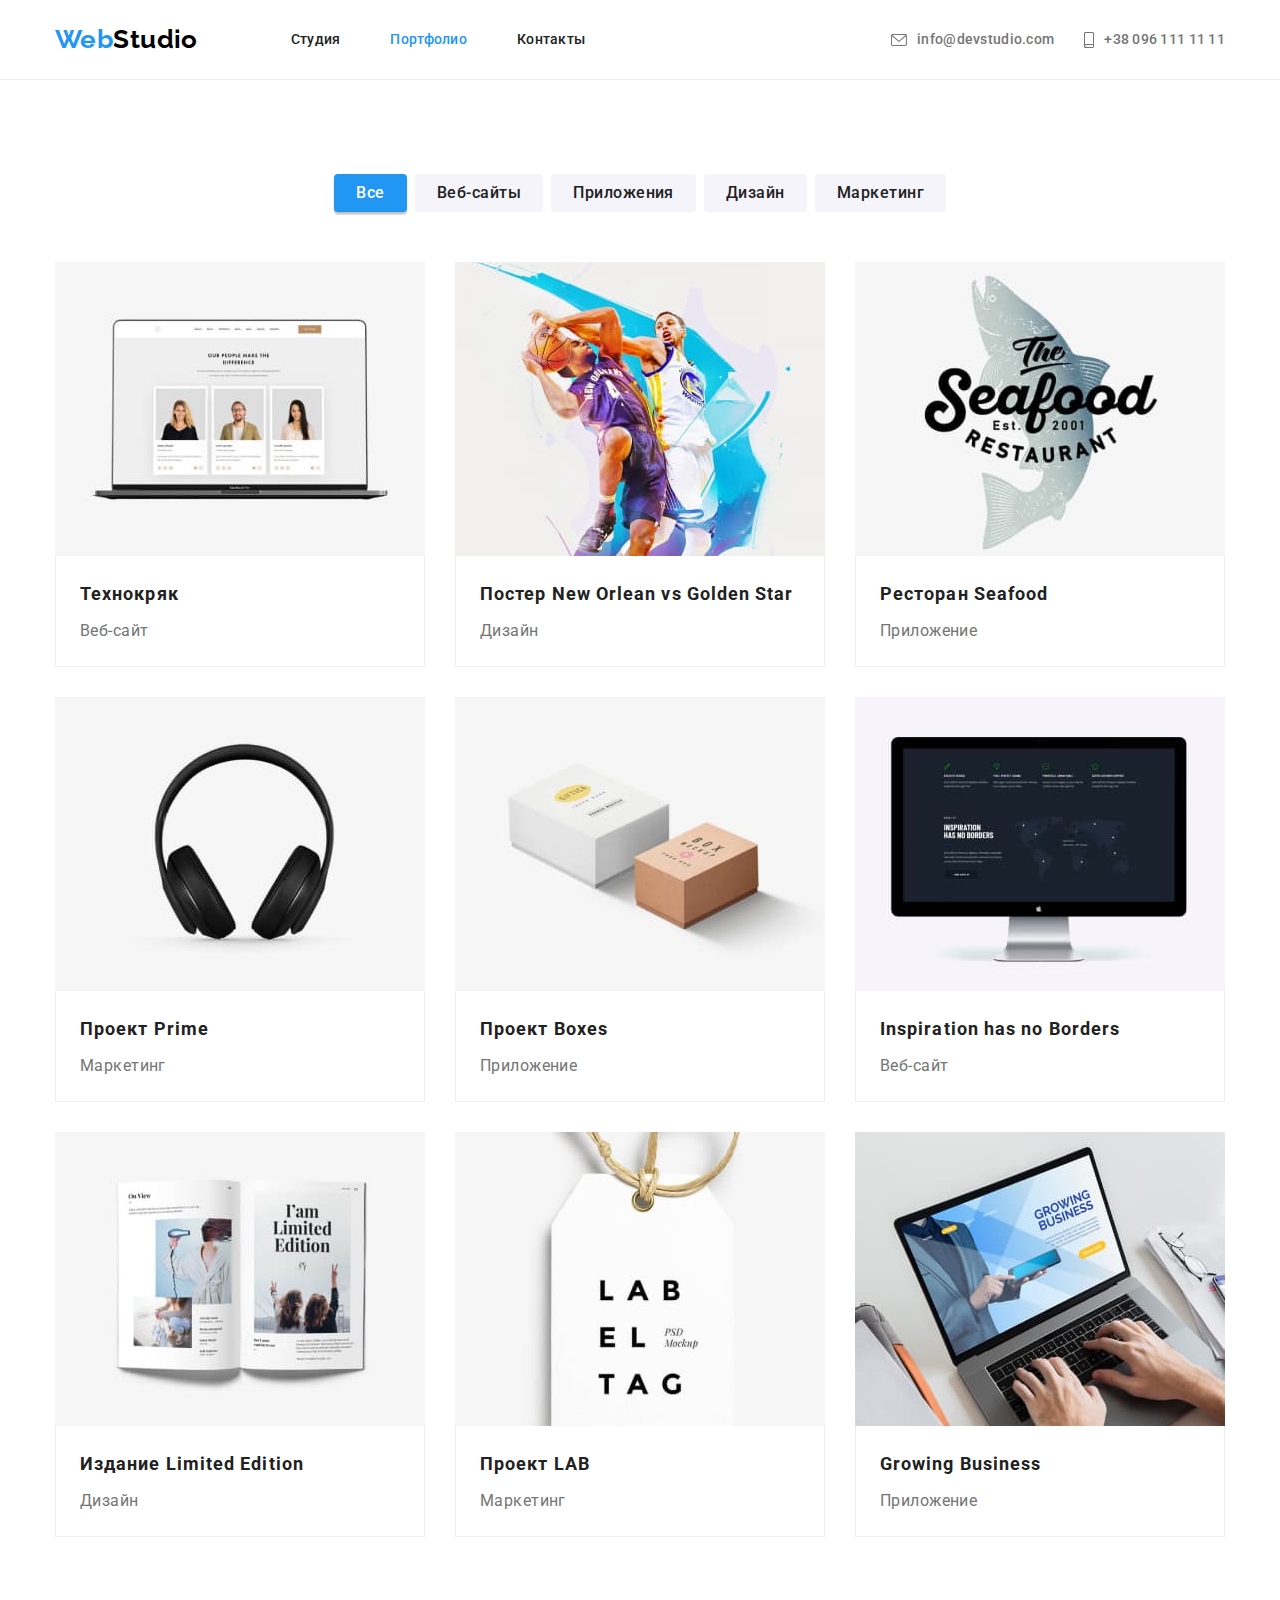
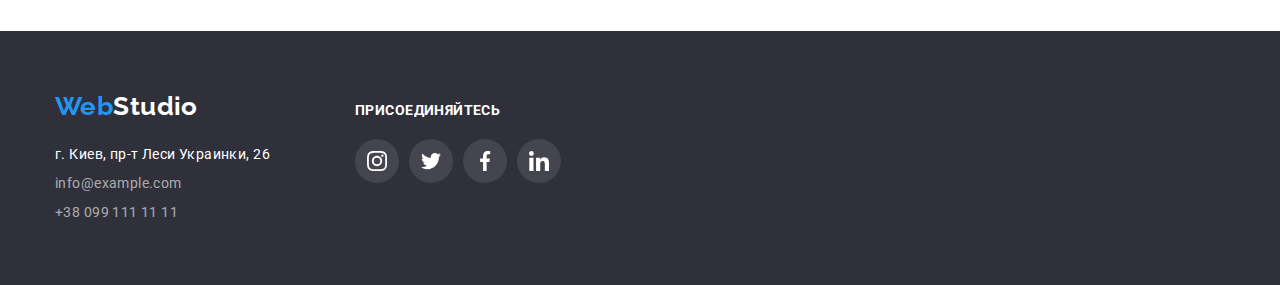
==== commit e2e1650e: "Добавляет разметку и оформление иконок" ====
--- a/portfolio.html
+++ b/portfolio.html
@@ -52,11 +52,17 @@
         <ul class="contacts-header list">
           <li class="contacts-header__item">
             <a href="mailto:info@devstudio.com" class="contacts-header__link">
+              <svg class="contacts-header__icon" width="16" height="12">
+                <use href="./images/icons.svg#envelope"></use>
+              </svg>
               info@devstudio.com
             </a>
           </li>
           <li class="contacts-header__item">
             <a href="tel:+380961111111" class="contacts-header__link">
+              <svg class="contacts-header__icon" width="10" height="16">
+                <use href="./images/icons.svg#smartphone"></use>
+              </svg>
               +38 096 111 11 11
             </a>
           </li>
@@ -241,37 +247,91 @@
 
     <!-- Подвал страницы -->
     <footer class="page-footer">
-      <div class="container">
-        <!-- Логотип компании -->
-        <a href="./index.html" class="logo page-footer__logo" lang="en">
-          <span class="logo--accent">Web</span>Studio
-        </a>
-
-        <!-- Контактные данные -->
-        <address class="footer-address">
-          <!-- Адрес -->
-          г. Киев, пр-т Леси Украинки, 26
-
-          <!-- Почта и телефон -->
-          <ul class="footer-address__list list">
-            <li class="footer-address__item">
-              <a href="mailto:info@example.com" class="footer-address__link">
-                info@example.com
-              </a>
-            </li>
-            <li class="footer-address__item">
-              <a href="tel:+380991111111" class="footer-address__link">
-                +38 099 111 11 11
+      <div class="container page-footer__inner">
+        <div>
+          <!-- Логотип компании -->
+          <a href="./index.html" class="logo page-footer__logo" lang="en">
+            <span class="logo--accent">Web</span>Studio
+          </a>
+
+          <!-- Контактные данные -->
+          <address class="footer-address">
+            <!-- Адрес -->
+            г. Киев, пр-т Леси Украинки, 26
+
+            <!-- Почта и телефон -->
+            <ul class="footer-address__list list">
+              <li class="footer-address__item">
+                <a href="mailto:info@example.com" class="footer-address__link">
+                  info@example.com
+                </a>
+              </li>
+              <li class="footer-address__item">
+                <a href="tel:+380991111111" class="footer-address__link">
+                  +38 099 111 11 11
+                </a>
+              </li>
+            </ul>
+          </address>
+
+          <!-- <address>
+            г. Киев, пр-т Леси Украинки, 26 <br />
+            <a href="mailto:info@example.com">info@example.com</a> <br />
+            <a href="tel:+380991111111">+38 099 111 11 11</a>
+          </address> -->
+        </div>
+
+        <div class="page-footer__social">
+          <b class="page-footer__text">Присоединяйтесь</b>
+
+          <!-- Социальные сети -->
+          <ul class="social-networks list">
+            <li class="social-networks__item">
+              <a
+                href=""
+                class="social-networks__link social-networks__link--theme-dark"
+                aria-label="Ссылка на Instagram"
+              >
+                <svg class="social-networks__icon">
+                  <use href="./images/icons.svg#instagram"></use>
+                </svg>
+              </a>
+            </li>
+            <li class="social-networks__item">
+              <a
+                href=""
+                class="social-networks__link social-networks__link--theme-dark"
+                aria-label="Ссылка на Twitter"
+              >
+                <svg class="social-networks__icon">
+                  <use href="./images/icons.svg#twitter"></use>
+                </svg>
+              </a>
+            </li>
+            <li class="social-networks__item">
+              <a
+                href=""
+                class="social-networks__link social-networks__link--theme-dark"
+                aria-label="Ссылка на Facebook"
+              >
+                <svg class="social-networks__icon">
+                  <use href="./images/icons.svg#facebook"></use>
+                </svg>
+              </a>
+            </li>
+            <li class="social-networks__item">
+              <a
+                href=""
+                class="social-networks__link social-networks__link--theme-dark"
+                aria-label="Ссылка на LinkedIn"
+              >
+                <svg class="social-networks__icon">
+                  <use href="./images/icons.svg#linkedin"></use>
+                </svg>
               </a>
             </li>
           </ul>
-        </address>
-
-        <!-- <address>
-          г. Киев, пр-т Леси Украинки, 26 <br />
-          <a href="mailto:info@example.com">info@example.com</a> <br />
-          <a href="tel:+380991111111">+38 099 111 11 11</a>
-        </address> -->
+        </div>
       </div>
     </footer>
   </body>
--- a/css/styles.css
+++ b/css/styles.css
@@ -8,15 +8,19 @@
   --logo-black-color: #000000;
   --header-border-color: #ececec;
   --border-color: #eeeeee;
+  --hero-bg-color: #c4c4c4;
+  --hero-gradient-color: rgba(47, 48, 58, 0.4);
+  --icon-link-color: #afb1b8;
   --footer-bg-color: #2f303a;
   --footer-contact-color: rgba(255, 255, 255, 0.6);
-  --primary-box-shadow: 0px 4px 4px rgba(0, 0, 0, 0.15);
-  --secondary-box-shadow: 0px 1px 3px rgba(0, 0, 0, 0.12),
-    0px 1px 1px rgba(0, 0, 0, 0.14), 0px 2px 1px rgba(0, 0, 0, 0.2);
-  --filter-button-shadow: 0px 3px 1px rgba(0, 0, 0, 0.1),
-    0px 1px 2px rgba(0, 0, 0, 0.08), 0px 2px 2px rgba(0, 0, 0, 0.12);
-  --work-card-shadow: 0px 1px 1px rgba(0, 0, 0, 0.12),
-    0px 4px 4px rgba(0, 0, 0, 0.06), 1px 4px 6px rgba(0, 0, 0, 0.16);
+  --footer-link-bg-color: rgba(255, 255, 255, 0.1);
+  --primary-box-shadow: 0 4px 4px rgba(0, 0, 0, 0.15);
+  --secondary-box-shadow: 0 1px 3px rgba(0, 0, 0, 0.12),
+    0 1px 1px rgba(0, 0, 0, 0.14), 0 2px 1px rgba(0, 0, 0, 0.2);
+  --filter-button-shadow: 0 3px 1px rgba(0, 0, 0, 0.1),
+    0 1px 2px rgba(0, 0, 0, 0.08), 0 2px 2px rgba(0, 0, 0, 0.12);
+  --work-card-shadow: 0 1px 1px rgba(0, 0, 0, 0.12),
+    0 4px 4px rgba(0, 0, 0, 0.06), 1px 4px 6px rgba(0, 0, 0, 0.16);
 }
 
 body {
@@ -128,6 +132,10 @@
   margin-left: 93px;
 }
 
+.site-nav__item:not(:last-child) {
+  margin-right: 50px;
+}
+
 .site-nav__link {
   color: var(--title-text-color);
 }
@@ -137,18 +145,25 @@
   margin-left: auto;
 }
 
+.contacts-header__item:not(:last-child) {
+  margin-right: 30px;
+}
+
 .contacts-header__link {
+  align-items: center;
   color: inherit;
 }
 
-.site-nav__item:not(:last-child),
-.contacts-header__item:not(:last-child) {
-  margin-right: 50px;
+.contacts-header__icon {
+  margin-right: 10px;
+  fill: currentColor;
 }
 
 .site-nav__link,
 .contacts-header__link {
-  display: block;
+  /* display: inline-block; */
+  /* display: block; */
+  display: inline-flex;
   padding-top: 32px;
   padding-bottom: 31px;
 
@@ -169,15 +184,33 @@
 /* Hero */
 
 .hero {
-  padding-top: 200px;
-  padding-bottom: 200px;
-  background-color: var(--footer-bg-color);
-  text-align: center;
-}
-
-.hero__title {
+  display: flex;
+  flex-direction: column;
+  justify-content: center;
+  align-items: center;
+  max-width: 1600px;
+  height: 600px;
   margin-left: auto;
   margin-right: auto;
+  /* padding-top: 200px;
+  padding-bottom: 200px; */
+
+  background-color: var(--hero-bg-color);
+  /* если картинка не загрузится */
+  background-image: linear-gradient(
+      var(--hero-gradient-color),
+      var(--hero-gradient-color)
+    ),
+    url('../images/hero-bg.jpg');
+  background-repeat: no-repeat;
+  background-position: center;
+  background-size: cover;
+  /* text-align: center; */
+}
+
+.hero__title {
+  /* margin-left: auto;
+  margin-right: auto; */
   width: 696px;
   margin-top: 0;
   margin-bottom: 30px;
@@ -257,6 +290,34 @@
   margin-right: 0;
 }
 
+.features-list__thumb {
+  display: flex;
+  justify-content: center;
+  align-items: center;
+  height: 120px;
+  margin-bottom: 30px;
+
+  border-radius: 4px;
+  background-color: var(--secondary-bg-color);
+}
+
+.features-list__icon {
+  width: 70px;
+  height: 70px;
+}
+
+/* Альтернатива без дополнительного блока */
+/* .features-list__icon {
+  width: 100%;
+  height: 120px;
+  padding-top: 25px;
+  padding-bottom: 25px;
+  margin-bottom: 30px;
+
+  border-radius: 4px;
+  background-color: var(--secondary-bg-color);
+} */
+
 .features-list__title {
   margin-top: 0;
   margin-bottom: 10px;
@@ -291,7 +352,7 @@
 }
 
 .team-members__card {
-  width: calc(25% - 30px);
+  width: calc(100% / 4 - 30px);
   margin: 15px;
 
   box-shadow: var(--secondary-box-shadow);
@@ -313,7 +374,7 @@
 }
 
 .team-members__position {
-  margin-bottom: 0;
+  margin-bottom: 16px;
 }
 
 .team-members__name,
@@ -321,6 +382,79 @@
   margin-top: 0;
   font-size: 16px;
   line-height: 1.19;
+}
+
+/* Social networks */
+
+.social-networks {
+  display: inline-flex;
+}
+
+.social-networks__item:not(:last-child) {
+  margin-right: 10px;
+}
+
+.social-networks__link {
+  display: flex;
+  justify-content: center;
+  align-items: center;
+  width: 44px;
+  height: 44px;
+
+  color: var(--icon-link-color);
+  border-radius: 50%;
+}
+
+.social-networks__link--theme-dark {
+  color: var(--primary-white-color);
+  background-color: var(--footer-link-bg-color);
+}
+
+.social-networks__link:hover,
+.social-networks__link:focus {
+  color: var(--primary-white-color);
+  background-color: var(--accent-color);
+}
+
+.social-networks__icon {
+  width: 20px;
+  height: 20px;
+  fill: currentColor;
+}
+
+/* Clients */
+
+.clients-list {
+  display: flex;
+  margin: -15px;
+}
+
+.clients-list__item {
+  margin: 15px;
+}
+
+.clients-list__link {
+  display: flex;
+  justify-content: center;
+  align-items: center;
+  width: 170px;
+  height: 92px;
+
+  color: var(--icon-link-color);
+  border: 1px solid var(--icon-link-color);
+  border-radius: 4px;
+}
+
+.clients-list__link:hover,
+.clients-list__link:focus {
+  color: var(--accent-color);
+  border-color: var(--accent-color);
+}
+
+.clients-list__icon {
+  width: 106px;
+  height: 60px;
+  fill: currentColor;
 }
 
 /* Page footer */
@@ -333,6 +467,24 @@
 
 .page-footer__logo {
   color: var(--primary-white-color);
+}
+
+.page-footer__inner {
+  display: flex;
+  align-items: baseline;
+}
+
+.page-footer__social {
+  margin-left: 85px;
+}
+
+.page-footer__text {
+  display: block;
+  margin-bottom: 20px;
+  color: var(--primary-white-color);
+
+  line-height: 1.14;
+  text-transform: uppercase;
 }
 
 /* Footer address */
